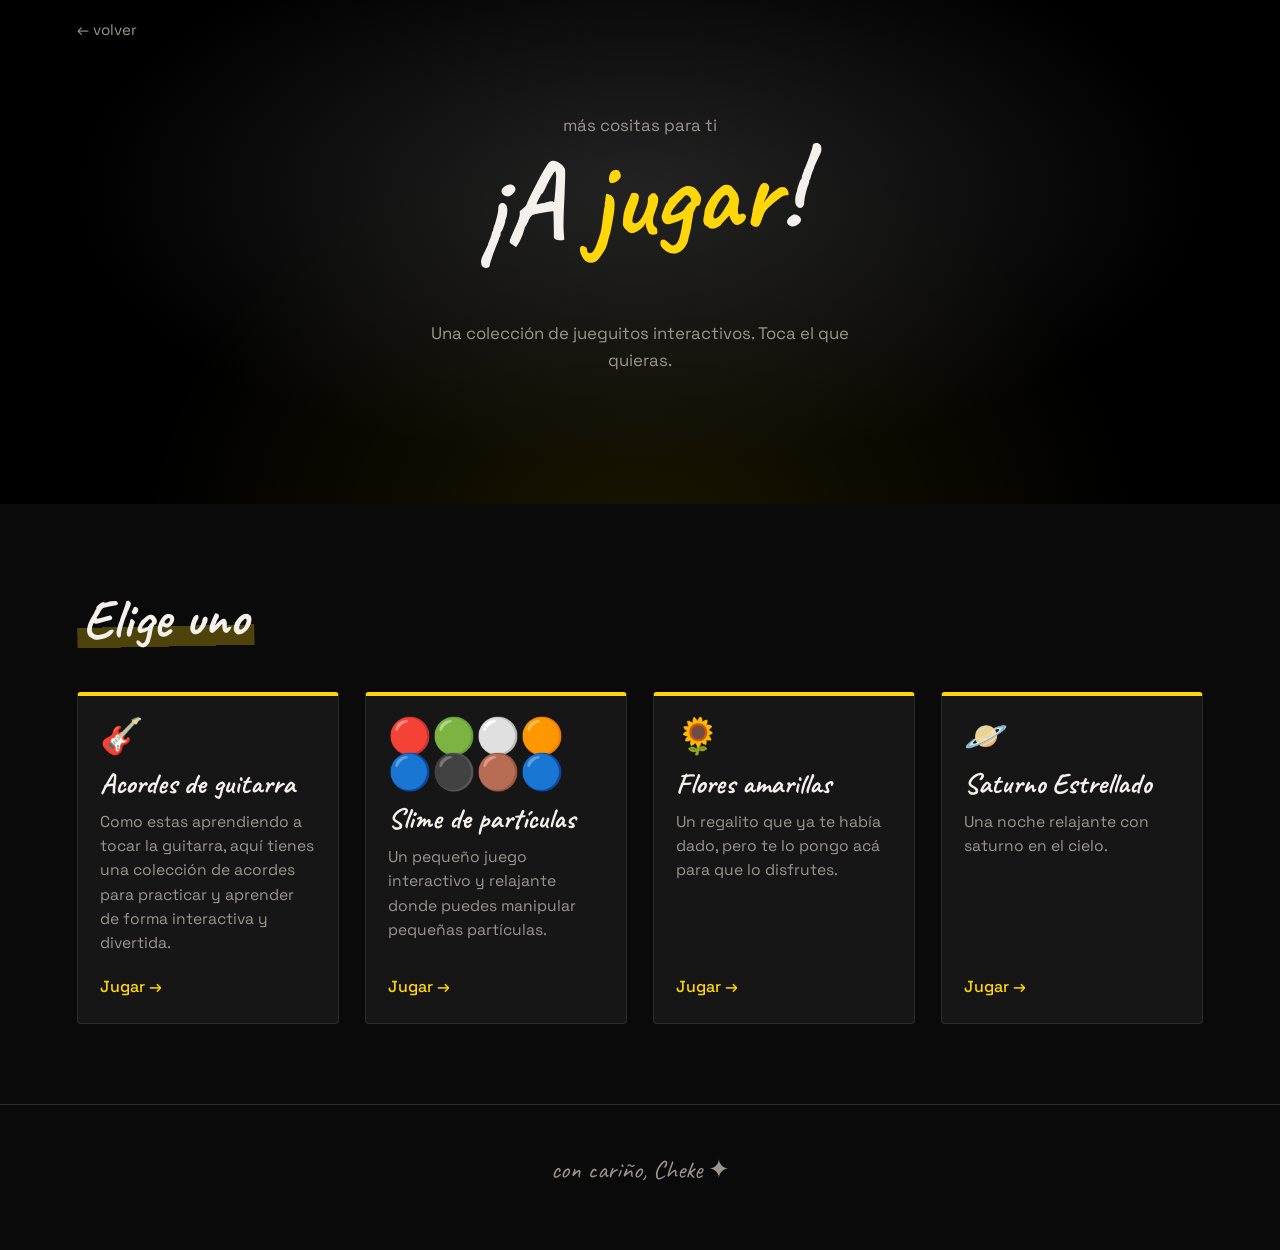
==== juegos.html @ 014e16ab "Add files via upload" ====
<!DOCTYPE html>
<html lang="es">
<head>
<meta charset="UTF-8">
<meta name="viewport" content="width=device-width, initial-scale=1.0">
<title>Más juegos</title>
<link rel="preconnect" href="https://fonts.googleapis.com">
<link href="https://fonts.googleapis.com/css2?family=Caveat:wght@600;700&family=Space+Grotesk:wght@400;500;700&display=swap" rel="stylesheet">
<link rel="stylesheet" href="estilos.css">
</head>
<body>

<div class="hero hero-chico">
  <a class="volver" href="index.html">← volver</a>
  <div class="eyebrow">más cositas para ti</div>
  <h1>¡A <span>jugar</span>!</h1>
  <svg class="squiggle" viewBox="0 0 220 28"><path d="M2 20 Q 40 2, 70 18 T 140 16 T 218 10"/></svg>
  <p class="subt">Una colección de jueguitos interactivos. Toca el que quieras.</p>
</div>

<!-- ============================================================
     LISTADO DE JUEGOS

     Para agregar un juego nuevo:
       1. Pon su archivo .html dentro de la carpeta juegos/
          (mejor con nombre en minúsculas, sin espacios, con
          guiones: mi-juego.html)
       2. Copia el bloque de abajo (viene dentro de este comentario)
          o copia cualquier tarjeta de INICIO JUEGO a FIN JUEGO, y
          pégalo antes del </div> que cierra #grid-juegos.
       3. Cambia el href, el emoji, el título y la descripción.
     El estilo se aplica solo por la clase "tarjeta-juego".

     BLOQUE PARA COPIAR:

       <a class="tarjeta-juego" href="juegos/NOMBRE-DEL-JUEGO.html" target="_blank" rel="noopener">
         <span class="icono">🎮</span>
         <h3>Nombre del juego</h3>
         <p>Una descripción corta.</p>
         <span class="jugar">Jugar →</span>
       </a>
     ============================================================ -->
<section id="lista-juegos">
  <h2 class="titulo-seccion">Elige uno</h2>
  <div class="grid-juegos" id="grid-juegos">

    <!-- INICIO JUEGO -->
    <a class="tarjeta-juego" href="juegos/acordes-guitarra.html" target="_blank" rel="noopener">
      <span class="icono">🎸</span>
      <h3>Acordes de guitarra</h3>
      <p>Como estas aprendiendo a tocar la guitarra, aquí tienes una colección de acordes para practicar y aprender de forma interactiva y divertida.</p>
      <span class="jugar">Jugar →</span>
    </a>
    <!-- FIN JUEGO -->

    <!-- INICIO JUEGO -->
    <a class="tarjeta-juego" href="juegos/slime de particulas.html" target="_blank" rel="noopener">
      <span class="icono">🔴🟢⚪🟠🔵⚫🟤🔵</span>
      <h3>Slime de partículas</h3>
      <p>Un pequeño juego interactivo y relajante donde puedes manipular pequeñas partículas.</p>
      <span class="jugar">Jugar →</span>
    </a>
    <!-- FIN JUEGO -->

    <!-- INICIO JUEGO -->
    <a class="tarjeta-juego" href="juegos/Girasoles.html" target="_blank" rel="noopener">
      <span class="icono">🌻</span>
      <h3>Flores amarillas</h3>
      <p>Un regalito que ya te había dado, pero te lo pongo acá para que lo disfrutes.</p>
      <span class="jugar">Jugar →</span>
    </a>
    <!-- FIN JUEGO -->

    <!-- INICIO JUEGO -->
    <a class="tarjeta-juego" href="juegos/Saturno Estrellado.html" target="_blank" rel="noopener">
      <span class="icono">🪐</span>
      <h3>Saturno Estrellado</h3>
      <p>Una noche relajante con saturno en el cielo.</p>
      <span class="jugar">Jugar →</span>
    </a>
    <!-- FIN JUEGO -->

  </div>
</section>

<footer>con cariño, Cheke ✦</footer>

</body>
</html>
---- estilos.css ----
/* ============================================================
   PALETA — el color favorito de ella es el negro, así que la
   página entera es una pared de galería oscura y sus dibujos
   son lo único iluminado.
   ============================================================ */
:root{
  --negro: #000000;        /* el color favorito */
  --pared: #0a0a0a;        /* fondo de la página */
  --pared-2: #161616;      /* bloques y tarjetas */
  --tiza: #f4f1ec;         /* texto claro */
  --tiza-suave: #9b968e;   /* texto secundario */
  --marco: #ffffff;        /* marco de los dibujos */
  --linea: #2e2c29;        /* bordes finos */
  --amarillo: #ffd60a;     /* acento: como un resaltador sobre la pared negra */
  --amarillo-suave: rgba(255,214,10,.28);
}

*{ box-sizing:border-box; }
html{ scroll-behavior:smooth; }
body{
  margin:0;
  background:var(--pared);
  color:var(--tiza);
  font-family:'Space Grotesk', sans-serif;
  overflow-x:hidden;
}
h1,h2,.hand{ font-family:'Caveat', cursive; }

@media (prefers-reduced-motion: reduce){
  *{ animation-duration:0.001ms !important; transition-duration:0.001ms !important; }
}

/* ---------- HERO ---------- */
.hero{
  min-height:92vh;
  display:flex;
  flex-direction:column;
  align-items:center;
  justify-content:center;
  text-align:center;
  padding:6vh 6vw;
  position:relative;
  background:
    radial-gradient(ellipse at 50% 38%, #232323 0%, transparent 62%),
    radial-gradient(ellipse at 50% 110%, rgba(255,214,10,.10) 0%, transparent 55%),
    var(--negro);
}
.hero .eyebrow{
  font-size:1.05rem;
  color:var(--tiza-suave);
  margin-bottom:.5rem;
}
.hero h1{
  font-size:clamp(3rem, 11vw, 7rem);
  line-height:0.95;
  margin:0;
  transform:rotate(-3deg);
  color:var(--tiza);
}
/* el nombre va en negro con contorno blanco: relleno del color
   favorito, visible gracias al trazo */
.hero h1 span{
  color:var(--amarillo);
}
.hero .subt{
  max-width:38ch;
  margin-top:1.4rem;
  font-size:1.05rem;
  line-height:1.6;
  color:var(--tiza-suave);
}
.squiggle{
  width:220px; height:28px; margin-top:1.2rem;
  animation:draw 1.4s ease-out .3s both;
}
.squiggle path{
  stroke:var(--amarillo);
  stroke-width:5;
  fill:none;
  stroke-linecap:round;
  stroke-dasharray:340;
  stroke-dashoffset:340;
}
@keyframes draw{ to{ stroke-dashoffset:0; } }
.scrolldown{
  margin-top:3rem;
  font-size:.9rem;
  color:#5c5850;
}

/* ---------- SECCIONES ---------- */
section{ padding:5rem 6vw; }
.titulo-seccion{
  font-size:clamp(2.2rem, 6vw, 3.4rem);
  margin:0 0 2.5rem 0;
  transform:rotate(-1.2deg);
  display:inline-block;
  color:var(--tiza);
  /* subrayado tipo resaltador amarillo */
  background:linear-gradient(transparent 62%, var(--amarillo-suave) 62%, var(--amarillo-suave) 92%, transparent 92%);
  padding:0 .35rem;
}
.intro-seccion{
  max-width:56ch;
  color:var(--tiza-suave);
  margin:-1.5rem 0 3rem 0;
  line-height:1.6;
}

/* ---------- PARED DE GALERÍA / DIBUJOS ---------- */
.corcho{
  background:var(--negro);
  border:1px solid var(--linea);
  border-radius:4px;
  padding:3.5rem 3vw;
}
.grid-dibujos{
  display:grid;
  grid-template-columns:repeat(auto-fill, minmax(230px, 1fr));
  gap:3rem 2.2rem;
}
/* cada dibujo va montado como una obra: marco blanco, sombra
   proyectada sobre la pared negra */
.tarjeta-dibujo{
  background:var(--marco);
  padding:16px 16px 22px 16px;
  box-shadow:0 14px 34px rgba(0,0,0,.85);
  transition:transform .25s ease, box-shadow .25s ease;
  position:relative;
}
.tarjeta-dibujo:hover,
.tarjeta-dibujo:focus-within{
  transform:translateY(-8px);
  box-shadow:0 22px 46px rgba(0,0,0,.95);
  z-index:2;
}
/* el gancho del que cuelga cada cuadro */
.tarjeta-dibujo .cinta{
  position:absolute; top:-14px; left:50%;
  transform:translateX(-50%);
  width:2px; height:14px;
  background:var(--linea);
}
.tarjeta-dibujo .cinta::after{
  content:'';
  position:absolute; top:-5px; left:50%;
  transform:translateX(-50%);
  width:7px; height:7px;
  border-radius:50%;
  background:#3a3733;
}
.tarjeta-dibujo img{
  width:100%; height:220px; object-fit:cover; display:block;
  background:#e8e5df;
  cursor:zoom-in;
}
.tarjeta-dibujo p{
  font-family:'Caveat', cursive;
  font-size:1.3rem;
  margin:.9rem 0 0 0;
  text-align:center;
  color:#1a1a1a;
}

/* ---------- FOTOS DE ELLA ---------- */
.grid-fotos{
  display:flex;
  flex-wrap:wrap;
  gap:1.8rem;
  justify-content:center;
}
.foto-circulo{
  width:180px; height:180px;
  border-radius:50%;
  object-fit:cover;
  border:4px solid var(--marco);
  box-shadow:0 10px 28px rgba(0,0,0,.8);
}

/* ---------- MENSAJES DE AUDIO ---------- */
.lista-mensajes{
  display:flex;
  flex-direction:column;
  gap:1rem;
  max-width:640px;
}
.mensaje-audio{
  background:var(--pared-2);
  border:1px solid var(--linea);
  border-left:4px solid var(--amarillo);
  border-radius:4px;
  padding:1.1rem 1.3rem;
}
.mensaje-audio .quien{
  font-family:'Caveat', cursive;
  font-size:1.4rem;
  margin:0 0 .5rem 0;
  color:var(--tiza);
}
.mensaje-audio audio{
  width:100%;
  filter:invert(1) hue-rotate(180deg); /* controles visibles en fondo oscuro */
}

/* ---------- JUEGO DE MEMORIA ---------- */
.juego-wrap{ text-align:center; }
#tablero{
  display:grid;
  grid-template-columns:repeat(4, minmax(70px, 110px));
  gap:.8rem;
  justify-content:center;
  margin:2rem auto;
  max-width:520px;
}
.carta{
  aspect-ratio:1/1;
  perspective:800px;
  cursor:pointer;
}
.carta:focus-visible{ outline:3px solid var(--tiza); outline-offset:4px; border-radius:10px; }
.carta-interior{
  position:relative; width:100%; height:100%;
  transition:transform .5s;
  transform-style:preserve-3d;
}
.carta.volteada .carta-interior,
.carta.encontrada .carta-interior{
  transform:rotateY(180deg);
}
.cara{
  position:absolute; inset:0;
  backface-visibility:hidden;
  border-radius:10px;
  display:flex; align-items:center; justify-content:center;
  overflow:hidden;
}
.cara-atras{
  background:var(--negro);
  border:1px solid var(--linea);
  font-family:'Caveat', cursive;
  font-size:2rem;
  color:var(--amarillo);
}
.cara-frente{
  transform:rotateY(180deg);
  background:var(--marco);
}
.cara-frente img{ width:100%; height:100%; object-fit:cover; }
.carta.encontrada .cara-frente{ opacity:.45; }

#estado-juego{
  font-family:'Caveat', cursive;
  font-size:1.6rem;
  color:var(--tiza);
  min-height:2rem;
}
#reiniciar{
  margin-top:1rem;
  border:1px solid var(--amarillo);
  background:transparent;
  color:var(--amarillo);
  padding:.6rem 1.4rem;
  border-radius:30px;
  font-family:'Space Grotesk', sans-serif;
  font-weight:500;
  cursor:pointer;
  transition:background .2s ease, color .2s ease;
}
#reiniciar:hover{ background:var(--amarillo); color:var(--negro); }
#reiniciar:focus-visible{ outline:3px solid var(--tiza); outline-offset:3px; }

footer{
  text-align:center;
  padding:3rem 1rem 4rem;
  font-family:'Caveat', cursive;
  font-size:1.6rem;
  color:var(--tiza-suave);
  border-top:1px solid var(--linea);
}

/* ---------- POP-UP (lightbox) para ver un dibujo en grande ---------- */
.lightbox{
  position:fixed;
  inset:0;
  background:rgba(0,0,0,.92);
  display:flex;
  align-items:center;
  justify-content:center;
  padding:5vh 5vw;
  z-index:100;
}
.lightbox.oculto{ display:none; }
.lightbox img{
  max-width:100%;
  max-height:90vh;
  object-fit:contain;
  box-shadow:0 20px 60px rgba(0,0,0,.6);
  background:var(--marco);
}
.cerrar-lightbox{
  position:fixed;
  top:18px;
  right:22px;
  width:44px;
  height:44px;
  border-radius:50%;
  border:1px solid var(--tiza);
  background:rgba(0,0,0,.5);
  color:var(--tiza);
  font-size:1.3rem;
  line-height:1;
  cursor:pointer;
  display:flex;
  align-items:center;
  justify-content:center;
}
.cerrar-lightbox:hover{ background:var(--amarillo); color:var(--negro); border-color:var(--amarillo); }
.cerrar-lightbox:focus-visible{ outline:3px solid var(--tiza); outline-offset:3px; }

/* ---------- AJUSTES PARA CELULAR Y TABLET ---------- */
@media (max-width: 480px){
  #tablero{
    grid-template-columns:repeat(3, minmax(60px, 1fr));
  }
  .foto-circulo{
    width:130px; height:130px;
  }
}


/* ============================================================
   BOTÓN AMARILLO + PÁGINA DE JUEGOS
   ============================================================ */
.boton-amarillo{
  display:inline-block;
  background:var(--amarillo);
  color:var(--negro);
  font-family:'Space Grotesk', sans-serif;
  font-weight:700;
  font-size:1.05rem;
  text-decoration:none;
  padding:.9rem 2rem;
  border-radius:40px;
  border:2px solid var(--amarillo);
  transition:transform .2s ease, background .2s ease, color .2s ease;
}
.boton-amarillo:hover{ transform:translateY(-3px); background:transparent; color:var(--amarillo); }
.boton-amarillo:focus-visible{ outline:3px solid var(--tiza); outline-offset:4px; }

#mas-juegos{ text-align:center; padding-top:1rem; }
#mas-juegos p{
  max-width:44ch;
  margin:0 auto 1.6rem;
  color:var(--tiza-suave);
  line-height:1.6;
}
#mas-juegos .hand-pregunta{
  font-family:'Caveat', cursive;
  font-size:2rem;
  color:var(--tiza);
  margin-bottom:.4rem;
}

/* ---------- página juegos.html ---------- */
.hero-chico{ min-height:56vh; }
.volver{
  position:absolute;
  top:20px; left:6vw;
  color:var(--tiza-suave);
  text-decoration:none;
  font-size:.95rem;
}
.volver:hover{ color:var(--amarillo); }
.volver:focus-visible{ outline:3px solid var(--tiza); outline-offset:3px; }

.grid-juegos{
  display:grid;
  grid-template-columns:repeat(auto-fill, minmax(250px, 1fr));
  gap:1.6rem;
}
.tarjeta-juego{
  display:flex;
  flex-direction:column;
  gap:.5rem;
  background:var(--pared-2);
  border:1px solid var(--linea);
  border-top:4px solid var(--amarillo);
  border-radius:4px;
  padding:1.4rem 1.4rem 1.6rem;
  color:var(--tiza);
  text-decoration:none;
  transition:transform .25s ease, box-shadow .25s ease, border-color .25s ease;
}
.tarjeta-juego:hover,
.tarjeta-juego:focus-visible{
  transform:translateY(-6px);
  box-shadow:0 18px 36px rgba(0,0,0,.9);
  border-color:var(--amarillo);
}
.tarjeta-juego:focus-visible{ outline:3px solid var(--tiza); outline-offset:3px; }
.tarjeta-juego .icono{ font-size:2.2rem; line-height:1; }
.tarjeta-juego h3{
  font-family:'Caveat', cursive;
  font-size:1.8rem;
  margin:.2rem 0 0;
  color:var(--tiza);
}
.tarjeta-juego p{
  margin:0;
  color:var(--tiza-suave);
  line-height:1.55;
  font-size:.98rem;
}
.tarjeta-juego .jugar{
  margin-top:auto;
  padding-top:.8rem;
  color:var(--amarillo);
  font-weight:500;
}


/* ============================================================
   ANIME: saludo en japonés + FICHA DE PERSONAJE
   ============================================================ */
.jp{
  font-family:'Zen Maru Gothic', 'Hiragino Sans', 'Yu Gothic', sans-serif;
  font-weight:700;
  letter-spacing:.18em;
  color:var(--tiza-suave);
  margin-top:1.2rem;
  font-size:1.05rem;
}
.solo-halloween{ display:none; }

.ficha{
  max-width:760px;
  background:
    radial-gradient(circle, rgba(255,255,255,.05) 1.2px, transparent 1.6px) 0 0 / 14px 14px,
    var(--pared-2);
  border:2px solid var(--tiza);
  border-radius:6px;
  padding:1.6rem;
  box-shadow:8px 8px 0 var(--amarillo);
}
.ficha-cabecera{
  display:flex;
  align-items:center;
  gap:1.2rem;
  padding-bottom:1.2rem;
  margin-bottom:1.2rem;
  border-bottom:2px dashed var(--linea);
}
.ficha-foto{
  width:104px; height:104px;
  border-radius:50%;
  object-fit:cover;
  border:3px solid var(--amarillo);
  background:var(--pared);
  flex-shrink:0;
}
.ficha-nivel{
  display:inline-block;
  background:var(--amarillo);
  color:var(--negro);
  font-weight:700;
  font-size:.85rem;
  letter-spacing:.08em;
  padding:.15rem .7rem;
  transform:skewX(-12deg);
}
.ficha-nivel strong{ font-size:1.1rem; }
.ficha-nombre{
  font-family:'Caveat', cursive;
  font-size:2.6rem;
  line-height:1;
  margin:.4rem 0 .2rem;
  color:var(--tiza);
}
.ficha-clase{ color:var(--tiza-suave); font-size:.95rem; }

.ficha-stats{ display:flex; flex-direction:column; gap:.9rem; }
.stat{
  display:grid;
  grid-template-columns:minmax(120px, 210px) 1fr 3rem;
  align-items:center;
  gap:.8rem;
  --v:0%;
}
.stat-nombre{ font-size:.95rem; }
.barra{
  height:12px;
  background:var(--negro);
  border:1px solid var(--linea);
  transform:skewX(-14deg);
  overflow:hidden;
}
.barra-llena{
  height:100%;
  width:0;
  background:var(--amarillo);
  transition:width 1.2s cubic-bezier(.2,.8,.2,1);
}
.ficha.visible .barra-llena{ width:var(--v); }
.stat-valor{
  font-weight:700;
  color:var(--amarillo);
  text-align:right;
}
.ficha-habilidad{
  margin-top:1.5rem;
  padding:1rem 1.1rem;
  border-left:4px solid var(--amarillo);
  background:var(--negro);
  line-height:1.55;
  font-size:.98rem;
}
.ficha-habilidad .etiqueta{
  display:block;
  font-family:'Caveat', cursive;
  font-size:1.4rem;
  color:var(--amarillo);
  margin-bottom:.1rem;
}

@media (max-width: 560px){
  .ficha{ padding:1.2rem; box-shadow:5px 5px 0 var(--amarillo); }
  .ficha-foto{ width:84px; height:84px; }
  .ficha-nombre{ font-size:2.1rem; }
  .stat{ grid-template-columns:1fr 3rem; row-gap:.3rem; }
  .stat-nombre{ grid-column:1 / -1; }
}

/* ============================================================
   MODO HALLOWEEN
   Se activa con el botón (clase "halloween" en <body>).
   Cambia el amarillo por naranja calabaza y el negro por un
   negro con tinte morado, sin cambiar la estructura.
   ============================================================ */
.boton-halloween{
  position:fixed;
  right:16px; bottom:16px;
  z-index:60;
  background:var(--negro);
  color:var(--amarillo);
  border:2px solid var(--amarillo);
  border-radius:40px;
  padding:.65rem 1.1rem;
  font-family:'Space Grotesk', sans-serif;
  font-weight:700;
  font-size:.95rem;
  cursor:pointer;
  box-shadow:0 8px 22px rgba(0,0,0,.7);
  transition:background .2s ease, color .2s ease, transform .2s ease;
}
.boton-halloween:hover{ background:var(--amarillo); color:var(--negro); transform:translateY(-2px); }
.boton-halloween:focus-visible{ outline:3px solid var(--tiza); outline-offset:3px; }

.deco-halloween, .telarana{ display:none; }

body.halloween{
  --amarillo:#ff7a1a;
  --amarillo-suave:rgba(255,122,26,.30);
  --pared:#0b0612;
  --pared-2:#160d22;
  --linea:#35224a;
  --negro:#050309;
  --tiza-suave:#aaa0b8;
}
body.halloween .hero{
  background:
    radial-gradient(ellipse at 50% 35%, #2c1346 0%, transparent 62%),
    radial-gradient(ellipse at 50% 110%, rgba(255,122,26,.18) 0%, transparent 55%),
    var(--negro);
}
body.halloween .hero h1 span{
  text-shadow:0 0 18px rgba(255,122,26,.65), 0 0 42px rgba(255,122,26,.35);
  animation:parpadeo 4s infinite;
}
body.halloween .solo-halloween{
  display:block;
  max-width:36ch;
  margin:1rem auto 0;
  color:var(--amarillo);
  font-family:'Caveat', cursive;
  font-size:1.6rem;
  line-height:1.2;
}
body.halloween .ficha{ border-color:#c9b6e4; }

@keyframes parpadeo{
  0%,100%{ opacity:1; }
  46%{ opacity:1; }
  48%{ opacity:.45; }
  50%{ opacity:1; }
  72%{ opacity:.7; }
  74%{ opacity:1; }
}

body.halloween .deco-halloween{
  display:block;
  position:fixed;
  inset:0;
  overflow:hidden;
  pointer-events:none;
  z-index:5;
}
.deco-halloween span{
  position:absolute;
  top:0;
  opacity:.8;
  animation:flotar linear infinite;
  transform:translateY(110vh);
}
@keyframes flotar{
  0%  { transform:translate(0, 110vh) rotate(-10deg); }
  50% { transform:translate(28px, 50vh) rotate(12deg); }
  100%{ transform:translate(-14px, -20vh) rotate(-8deg); }
}

body.halloween .telarana{
  display:block;
  position:absolute;
  top:0;
  width:clamp(90px, 22vw, 190px);
  color:rgba(244,241,236,.35);
  pointer-events:none;
  z-index:4;
}
.telarana-izq{ left:0; }
.telarana-der{ right:0; transform:scaleX(-1); }

@media (prefers-reduced-motion: reduce){
  .deco-halloween span,
  body.halloween .hero h1 span{ animation:none !important; }
  .deco-halloween span{ transform:translateY(20vh); }
}


/* ============================================================
   DEDICATORIA FINAL: carta sobre papel rayado
   (solo para <footer class="pie-carta">; juegos.html no cambia)
   ============================================================ */
.pie-carta{
  text-align:left;
  font-family:'Space Grotesk', sans-serif;
  font-size:1rem;
  color:var(--tiza);
  padding:4.5rem 5vw 5rem;
}
.carta-dedicatoria{
  position:relative;
  max-width:640px;
  margin:0 auto;
  padding:2.6rem 2rem 1.4rem;
  background-color:var(--pared-2);
  /* renglones de cuaderno: se repiten cada 2rem, igual que el interlineado */
  background-image:repeating-linear-gradient(
    to bottom,
    transparent 0, transparent calc(2rem - 1px),
    rgba(255,255,255,.07) calc(2rem - 1px), rgba(255,255,255,.07) 2rem
  );
  background-position:0 2.2rem;
  border:1px solid var(--linea);
  border-left:4px solid var(--amarillo);
  border-radius:3px;
  box-shadow:0 18px 40px rgba(0,0,0,.8);
  transform:rotate(-.6deg);
}
.carta-cinta{
  position:absolute;
  top:-13px; left:50%;
  width:84px; height:28px;
  background:var(--amarillo);
  opacity:.9;
  transform:translateX(-50%) rotate(2deg);
}
.carta-dedicatoria p{
  font-family:'Caveat', cursive;
  font-weight:600;
  font-size:1.55rem;
  line-height:2rem;
  margin:0 0 2rem;
  color:var(--tiza);
}
.carta-dedicatoria .carta-final{
  text-align:center;
  font-size:2.3rem;
  line-height:2.6rem;
  margin:2.4rem 0 1rem;
}
.carta-dedicatoria .carta-final{
  background:linear-gradient(transparent 62%, var(--amarillo-suave) 62%, var(--amarillo-suave) 92%, transparent 92%);
  display:block;
}
.carta-dedicatoria .carta-firma{
  text-align:right;
  color:var(--amarillo);
  font-size:1.9rem;
  margin:1.6rem 0 .4rem;
}

@media (max-width: 480px){
  .carta-dedicatoria{ padding:2.4rem 1.2rem 1.2rem; }
  .carta-dedicatoria p{ font-size:1.4rem; }
  .carta-dedicatoria .carta-final{ font-size:2rem; }
  .carta-dedicatoria .carta-firma{ font-size:1.6rem; }
}
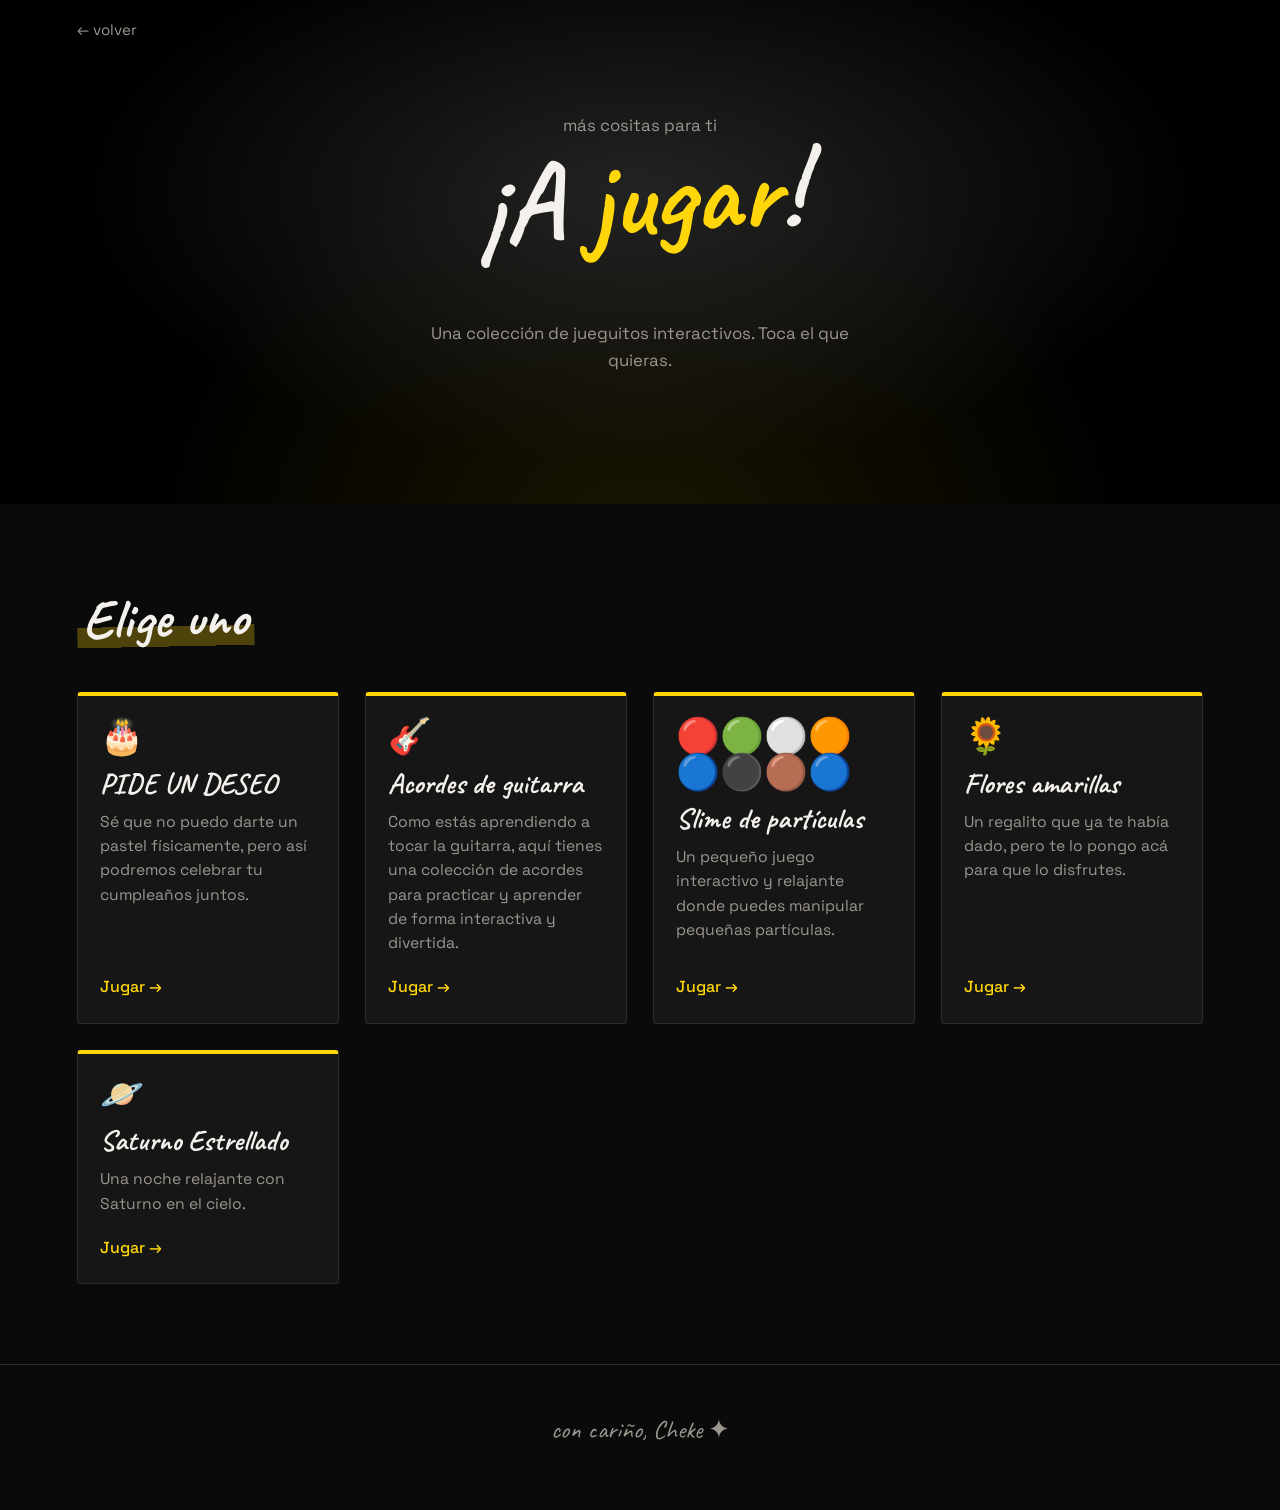
==== commit 026584ed: "Add files via upload" ====
--- a/juegos.html
+++ b/juegos.html
@@ -45,10 +45,19 @@
   <div class="grid-juegos" id="grid-juegos">
 
     <!-- INICIO JUEGO -->
+    <a class="tarjeta-juego" href="juegos/pastel-cumple.html" target="_blank" rel="noopener">
+      <span class="icono">🎂</span>
+      <h3>PIDE UN DESEO</h3>
+      <p>Sé que no puedo darte un pastel físicamente, pero así podremos celebrar tu cumpleaños juntos.</p>
+      <span class="jugar">Jugar →</span>
+    </a>
+    <!-- FIN JUEGO -->
+
+    <!-- INICIO JUEGO -->
     <a class="tarjeta-juego" href="juegos/acordes-guitarra.html" target="_blank" rel="noopener">
       <span class="icono">🎸</span>
       <h3>Acordes de guitarra</h3>
-      <p>Como estas aprendiendo a tocar la guitarra, aquí tienes una colección de acordes para practicar y aprender de forma interactiva y divertida.</p>
+      <p>Como estás aprendiendo a tocar la guitarra, aquí tienes una colección de acordes para practicar y aprender de forma interactiva y divertida.</p>
       <span class="jugar">Jugar →</span>
     </a>
     <!-- FIN JUEGO -->
@@ -75,7 +84,7 @@
     <a class="tarjeta-juego" href="juegos/Saturno Estrellado.html" target="_blank" rel="noopener">
       <span class="icono">🪐</span>
       <h3>Saturno Estrellado</h3>
-      <p>Una noche relajante con saturno en el cielo.</p>
+      <p>Una noche relajante con Saturno en el cielo.</p>
       <span class="jugar">Jugar →</span>
     </a>
     <!-- FIN JUEGO -->
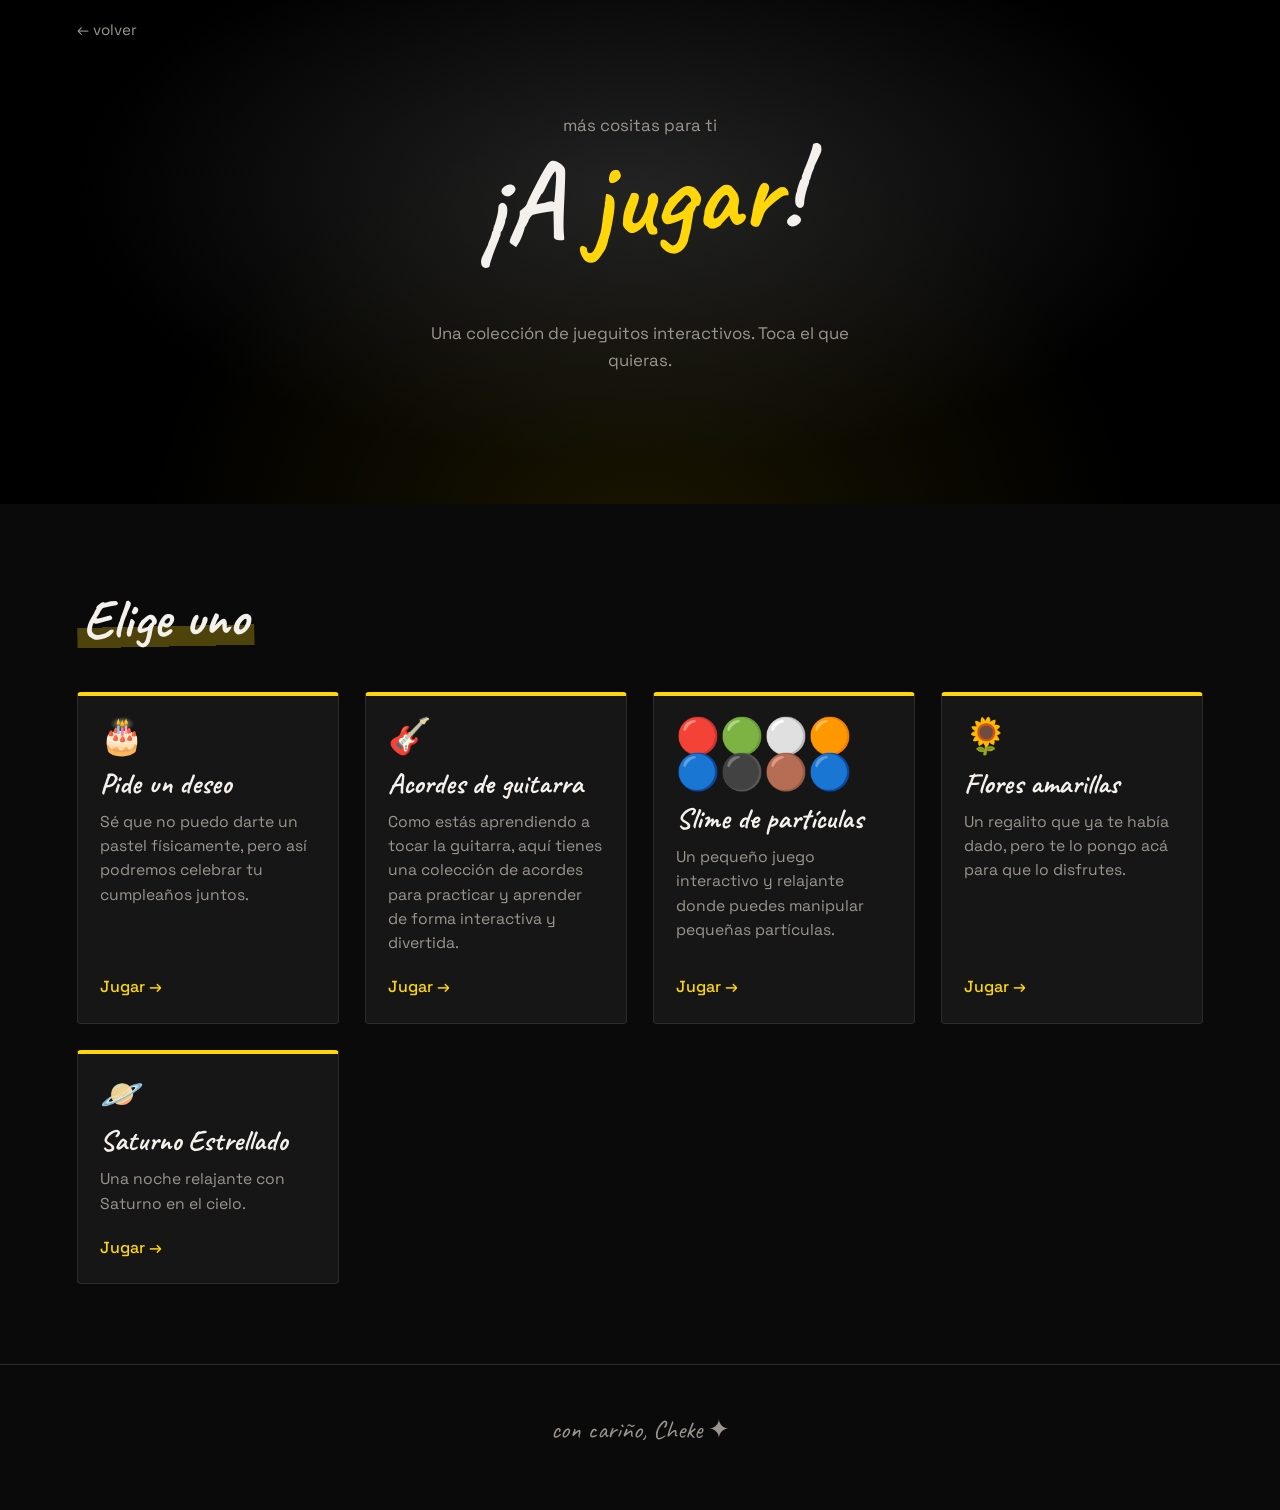
==== commit b77a1a8e: "Fix capitalization in game title" ====
--- a/juegos.html
+++ b/juegos.html
@@ -47,7 +47,7 @@
     <!-- INICIO JUEGO -->
     <a class="tarjeta-juego" href="juegos/pastel-cumple.html" target="_blank" rel="noopener">
       <span class="icono">🎂</span>
-      <h3>PIDE UN DESEO</h3>
+      <h3>Pide un deseo</h3>
       <p>Sé que no puedo darte un pastel físicamente, pero así podremos celebrar tu cumpleaños juntos.</p>
       <span class="jugar">Jugar →</span>
     </a>
